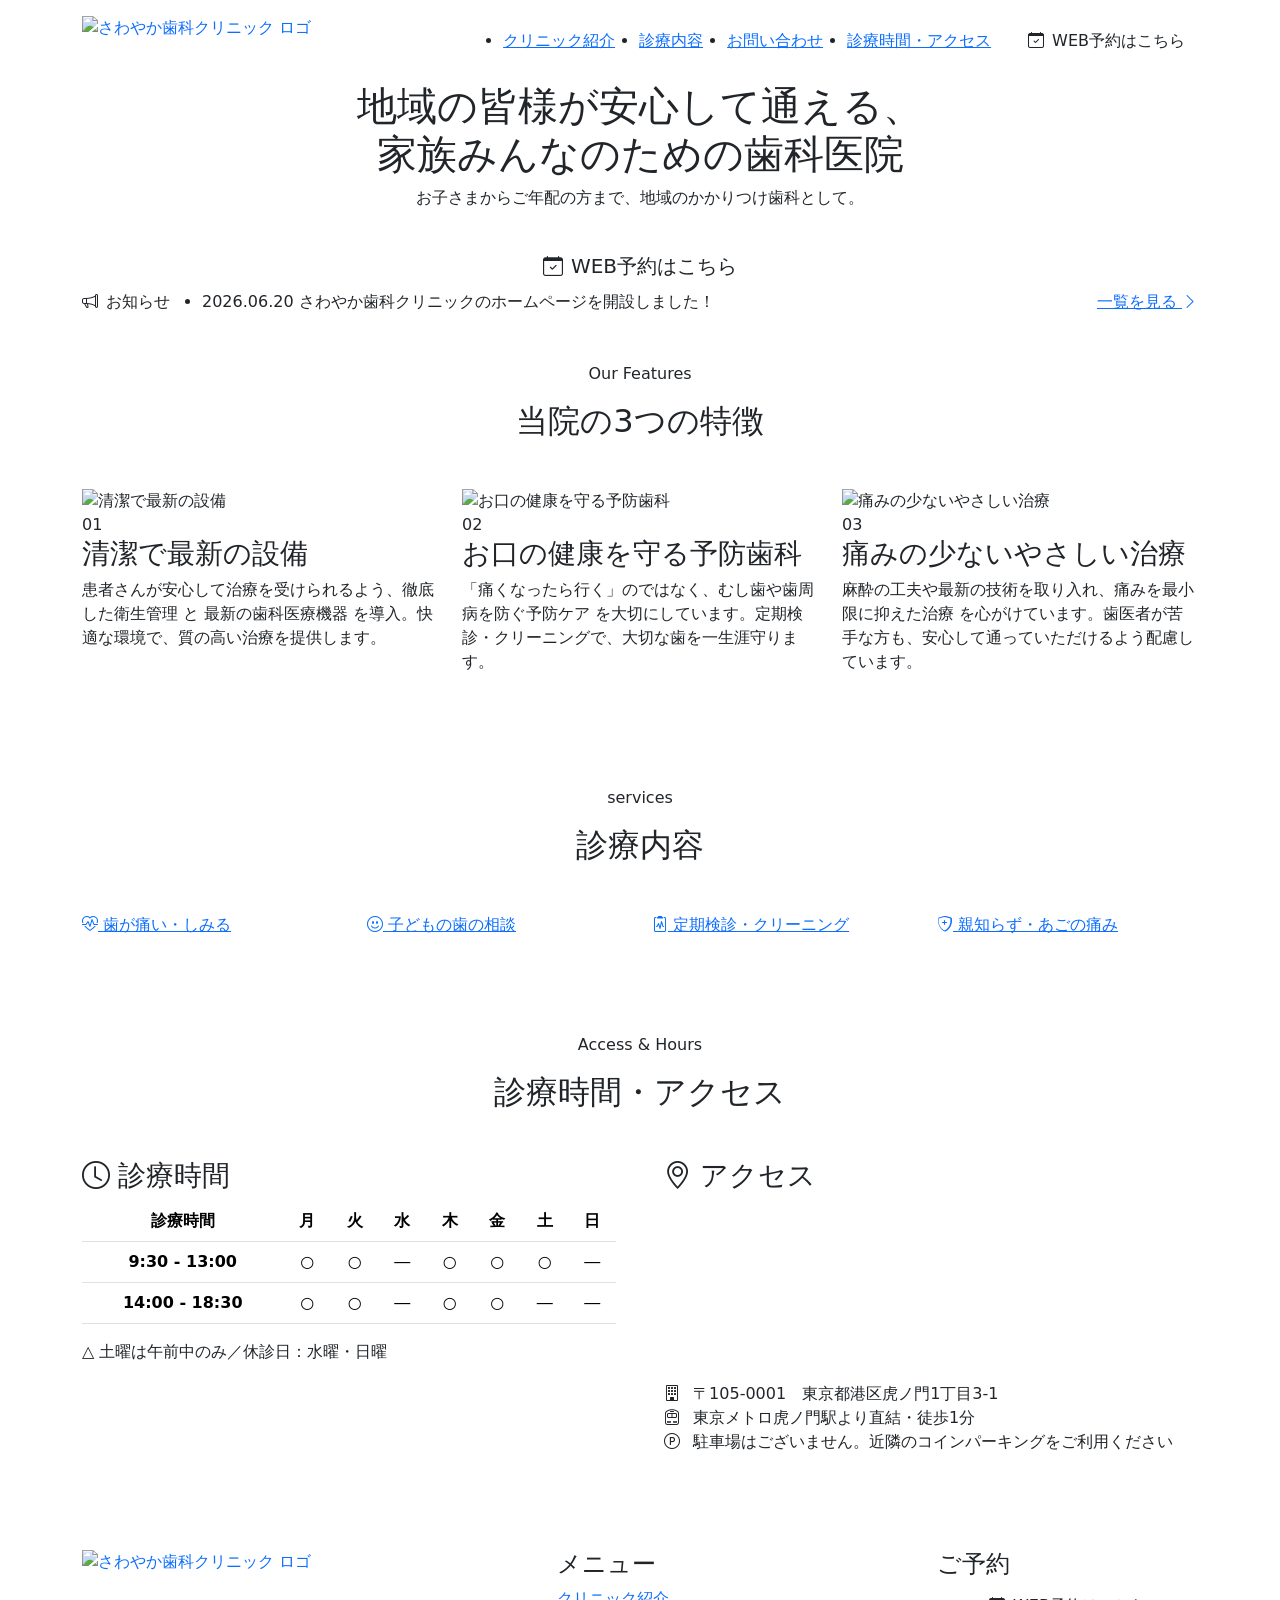
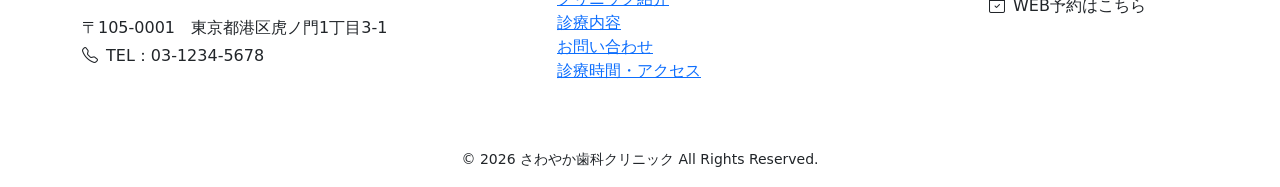
==== dentalclinic/index.html @ d845eecb "Create index.html" ====
<!DOCTYPE html>
<html lang="ja">
<head>
  <meta charset="UTF-8" />
  <meta name="viewport" content="width=device-width, initial-scale=1.0" />
  <meta name="description" content="さわやか歯科クリニック｜地域の皆様が安心して通える、家族みんなのための歯科医院" />
  <title>さわやか歯科クリニック｜ご家族に寄り添う優しい歯科治療</title>

  <!-- Bootstrap 5 CSS -->
  <link
    href="https://cdn.jsdelivr.net/npm/bootstrap@5.3.3/dist/css/bootstrap.min.css"
    rel="stylesheet"
  />
  <!-- Bootstrap Icons -->
  <link
    rel="stylesheet"
    href="https://cdn.jsdelivr.net/npm/bootstrap-icons@1.11.3/font/bootstrap-icons.css"
  />
  <!-- Google Fonts -->
  <link rel="preconnect" href="https://fonts.googleapis.com" />
  <link rel="preconnect" href="https://fonts.gstatic.com" crossorigin />
  <link
    href="https://fonts.googleapis.com/css2?family=Noto+Sans+JP:wght@400;500;700&family=Zen+Maru+Gothic:wght@500;700&display=swap"
    rel="stylesheet"
  />
  <!-- カスタムCSS -->
  <link rel="stylesheet" href="style.css" />
</head>
<body>

  <!-- ========== 1. 共通ヘッダー ========== -->
  <header class="site-header sticky-top">
    <div class="container d-flex align-items-center justify-content-between py-3">
      <!-- ロゴ -->
      <a href="index.html" class="logo d-flex align-items-center text-decoration-none">
        <img src="images/logo2.svg" alt="さわやか歯科クリニック ロゴ" class="logo-img" style="height: 50px; width: auto;"/>
      </a>

      <!-- ナビ + 予約ボタン -->
      <nav class="d-none d-lg-flex align-items-center gap-4">
        <ul class="nav-menu d-flex align-items-center gap-4 mb-0">
          <li><a href="about.html">クリニック紹介</a></li>
          <li><a href="services.html">診療内容</a></li>
          <li><a href="contact.html">お問い合わせ</a></li>
          <li><a href="index.html#access">診療時間・アクセス</a></li>
        </ul>
        <a href="reserve.html" class="btn btn-reserve">
          <i class="bi bi-calendar-check me-2"></i>WEB予約はこちら
        </a>
      </nav>

      <!-- モバイル用予約ボタン -->
      <a href="reserve.html" class="btn btn-reserve d-lg-none btn-sm">
        <i class="bi bi-calendar-check me-1"></i>WEB予約
      </a>
    </div>
  </header>

  <!-- ========== 2. メインビジュアル ========== -->
  <section class="hero">
    <div class="hero-overlay"></div>
    <div class="hero-content text-center">
      <h1 class="hero-title">
        地域の皆様が安心して通える、<br />
       家族みんなのための歯科医院
      </h1>
      <p class="hero-sub">
        お子さまからご年配の方まで、地域のかかりつけ歯科として。
      </p>
      <a href="#" class="btn btn-reserve btn-lg mt-3">
        <i class="bi bi-calendar-check me-2"></i>WEB予約はこちら
      </a>
    </div>
  </section>
   <!-- ========== 3. 更新情報（お知らせ） ========== -->
  <section id="news" class="news-bar">
    <div class="container">
      <div class="news-inner d-flex align-items-center">
        <div class="news-label">
          <i class="bi bi-megaphone me-2"></i>お知らせ
        </div>
        <ul class="news-list mb-0">
          <li>
            <span class="news-date">2026.06.20</span>
            <span class="news-text">さわやか歯科クリニックのホームページを開設しました！</span>
          </li>
        </ul>
        <a href="#" class="news-more ms-auto d-none d-md-inline">一覧を見る <i class="bi bi-chevron-right"></i></a>
      </div>
    </div>
  </section>

  <!-- ========== 4. 当院の3つの特徴 ========== -->
  <section id="features" class="features py-5">
    <div class="container">
      <div class="section-head text-center mb-5">
        <p class="section-en">Our Features</p>
        <h2 class="section-title">当院の3つの特徴</h2>
      </div>
      <div class="row g-4">
        <!-- 特徴1 -->
        <div class="col-lg-4">
          <div class="feature-card h-100">
            <div class="feature-img">
              <img src="images/feature-hygiene.png" alt="清潔で最新の設備" />
            </div>
            <div class="feature-body">
              <span class="feature-num">01</span>
              <h3 class="feature-title">清潔で最新の設備</h3>
              <p class="feature-text">
                患者さんが安心して治療を受けられるよう、徹底した衛生管理 と 最新の歯科医療機器 を導入。快適な環境で、質の高い治療を提供します。
              </p>
            </div>
          </div>
        </div>
        <!-- 特徴2 -->
        <div class="col-lg-4">
          <div class="feature-card h-100">
            <div class="feature-img">
              <img src="images/feature-communication.png" alt="お口の健康を守る予防歯科" />
            </div>
            <div class="feature-body">
              <span class="feature-num">02</span>
              <h3 class="feature-title">お口の健康を守る予防歯科</h3>
              <p class="feature-text">
                「痛くなったら行く」のではなく、むし歯や歯周病を防ぐ予防ケア を大切にしています。定期検診・クリーニングで、大切な歯を一生涯守ります。
              </p>
            </div>
          </div>
        </div>
        <!-- 特徴3 -->
        <div class="col-lg-4">
          <div class="feature-card h-100">
            <div class="feature-img">
              <img src="images/feature-painless.png" alt="痛みの少ないやさしい治療" />
            </div>
            <div class="feature-body">
              <span class="feature-num">03</span>
              <h3 class="feature-title">痛みの少ないやさしい治療</h3>
              <p class="feature-text">
                麻酔の工夫や最新の技術を取り入れ、痛みを最小限に抑えた治療 を心がけています。歯医者が苦手な方も、安心して通っていただけるよう配慮しています。
              </p>
            </div>
          </div>
        </div>
      </div>
    </div>
  </section>

  <!-- ========== 5. 診療内容 ========== -->
  <section id="quicknav" class="quicknav py-5">
    <div class="container">
 <div class="section-head text-center mb-5">
        <p class="section-en">services</p>
        <h2 class="section-title">診療内容</h2>
      </div>
      <div class="row g-4">
        <div class="col-md-6 col-lg-3">
          <a href="services.html#genera" class="quicknav-card">
            <i class="bi bi-heart-pulse quicknav-icon"></i>
            <span class="quicknav-text">歯が痛い・しみる</span>
          </a>
        </div>
        <div class="col-md-6 col-lg-3">
          <a href="services.html#child" class="quicknav-card">
            <i class="bi bi-emoji-smile quicknav-icon"></i>
            <span class="quicknav-text">子どもの歯の相談</span>
          </a>
        </div>
        <div class="col-md-6 col-lg-3">
          <a href="services.html#prevent" class="quicknav-card">
            <i class="bi bi-clipboard2-pulse quicknav-icon"></i>
            <span class="quicknav-text">定期検診・クリーニング</span>
          </a>
        </div>
        <div class="col-md-6 col-lg-3">
          <a href="services.html#surgical" class="quicknav-card">
            <i class="bi bi-shield-plus quicknav-icon"></i>
            <span class="quicknav-text">親知らず・あごの痛み</span>
          </a>
        </div>
      </div>
    </div>
  </section>

 

  <!-- ========== 6. アクセス＆診療時間 ========== -->
  <section id="access" class="access py-5">
    <div class="container">
      <div class="section-head text-center mb-5">
        <p class="section-en">Access &amp; Hours</p>
        <h2 class="section-title">診療時間・アクセス</h2>
      </div>
      <div class="row g-5 align-items-start">
        <!-- 左：診療時間カレンダー -->
        <div class="col-lg-6">
          <h3 class="block-title"><i class="bi bi-clock me-2"></i>診療時間</h3>
          <div class="table-responsive">
            <table class="table hours-table text-center align-middle mb-3">
              <thead>
                <tr>
                  <th scope="col">診療時間</th>
                  <th scope="col">月</th>
                  <th scope="col">火</th>
                  <th scope="col">水</th>
                  <th scope="col">木</th>
                  <th scope="col">金</th>
                  <th scope="col">土</th>
                  <th scope="col">日</th>
                </tr>
              </thead>
              <tbody>
                <tr>
                  <th scope="row">9:30 - 13:00</th>
                  <td>○</td><td>○</td><td  class="rest">―</td><td>○</td><td>○</td><td>○</td><td class="rest">―</td>
                </tr>
                <tr>
                  <th scope="row">14:00 - 18:30</th>
                  <td>○</td><td>○</td><td class="rest">―</td><td>○</td><td>○</td><td class="half">―</td><td class="rest">―</td>
                </tr>
              </tbody>
            </table>
          </div>
          <p class="hours-note mb-0">
            △ 土曜は午前中のみ／休診日：水曜・日曜
                    </p>
        </div>

        <!-- 右：地図＋住所 -->
        <div class="col-lg-6">
          <h3 class="block-title"><i class="bi bi-geo-alt me-2"></i>アクセス</h3>
          <div class="map-frame mb-4">
            <iframe
              title="さわやか歯科クリニックの地図"
              src="https://www.google.com/maps/embed?pb=!1m18!1m12!1m3!1d3241.284686174255!2d139.74706097594589!3d35.66999157259078!2m3!1f0!2f0!3f0!3m2!1i1024!2i768!4f13.1!3m3!1m2!1s0x60188b927c298fb3%3A0xea0b60b137153378!2z44CSMTA1LTAwMDEg5p2x5Lqs6YO95riv5Yy66JmO44OO6ZaA77yR5LiB55uu77yTIOOCsOODreODvOODkOODq-OCueOCr-OCqOOCog!5e0!3m2!1sja!2sjp!4v1782622783568!5m2!1sja!2sjp"
              loading="lazy"
              referrerpolicy="no-referrer-when-downgrade">
            </iframe>
          </div>
          <ul class="access-info list-unstyled mb-0">
            <li>
              <i class="bi bi-building me-2"></i>
              <span>〒105-0001　東京都港区虎ノ門1丁目3-1</span>
            </li>
            <li>
              <i class="bi bi-train-front me-2"></i>
              <span>東京メトロ虎ノ門駅より直結・徒歩1分</span>
            </li>
            <li>
              <i class="bi bi-p-circle me-2"></i>
              <span>駐車場はございません。近隣のコインパーキングをご利用ください</span>
            </li>
          </ul>
        </div>
      </div>
    </div>
  </section>

  <!-- ========== 7. 共通フッター ========== -->
  <footer class="site-footer">
    <div class="container py-5">
      <div class="row gy-4">
        <div class="col-lg-5">
          <a href="index.html" class="logo d-inline-flex align-items-center text-decoration-none mb-3">
        <img src="images/logo2.svg" alt="さわやか歯科クリニック ロゴ" class="logo-img" style="height: 50px; width: auto;"/>
      </a>
          <p class="footer-address mb-1">〒105-0001　東京都港区虎ノ門1丁目3-1</p>
          <p class="footer-tel mb-0">
            <i class="bi bi-telephone me-2"></i>TEL：03-1234-5678
          </p>
        </div>
        <div class="col-6 col-lg-4">
          <h4 class="footer-head">メニュー</h4>
          <ul class="footer-links list-unstyled mb-0">
      <li><a href="about.html">クリニック紹介</a></li>
            <li><a href="services.html">診療内容</a></li>
            <li><a href="contact.html">お問い合わせ</a></li>
            <li><a href="index.html#access">診療時間・アクセス
            </a></li>
          </ul>
        </div>
        <div class="col-6 col-lg-3">
          <h4 class="footer-head">ご予約</h4>
          <a href="#" class="btn btn-reserve w-100">
            <i class="bi bi-calendar-check me-2"></i>WEB予約はこちら
          </a>
        </div>
      </div>
    </div>
    <div class="footer-bottom text-center py-3">
      <small>&copy; 2026 さわやか歯科クリニック All Rights Reserved.</small>
    </div>
  </footer>

  <!-- Bootstrap 5 JS -->
  <script src="https://cdn.jsdelivr.net/npm/bootstrap@5.3.3/dist/js/bootstrap.bundle.min.js"></script>
</body>
</html>
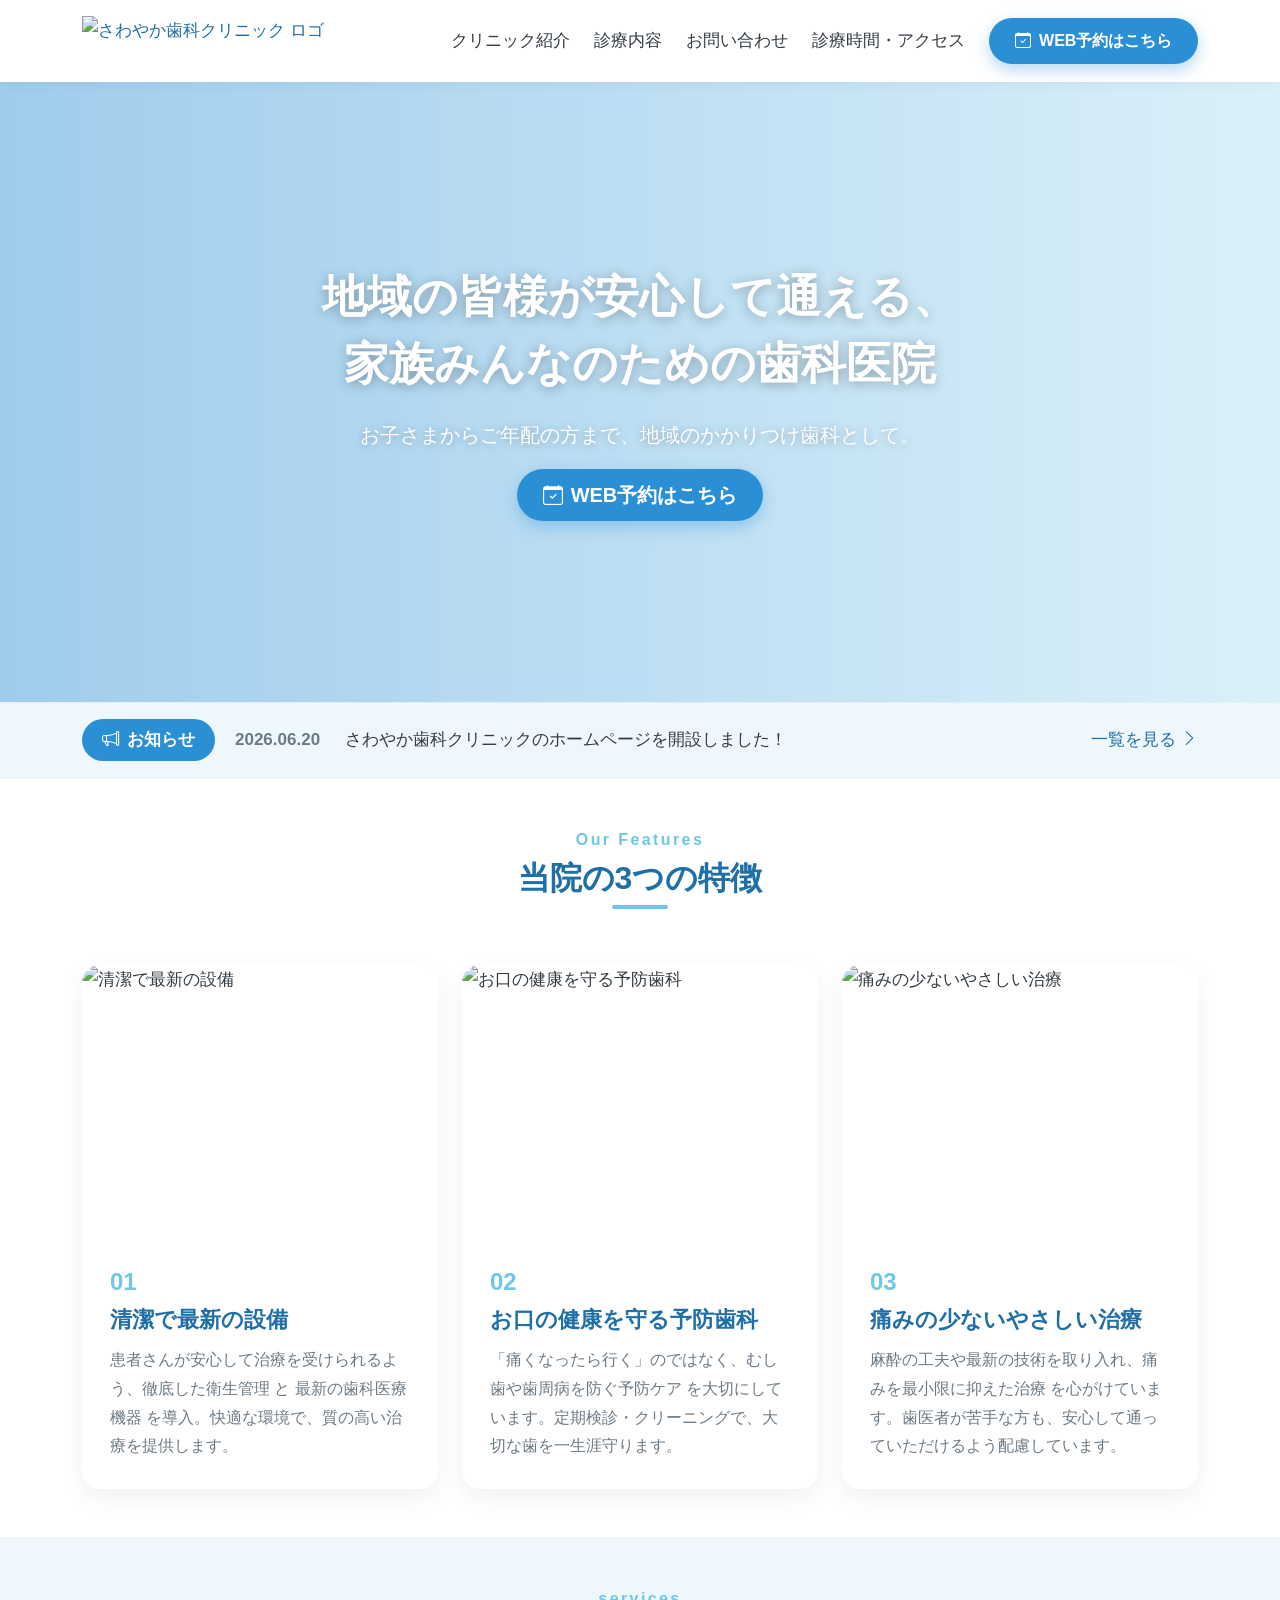
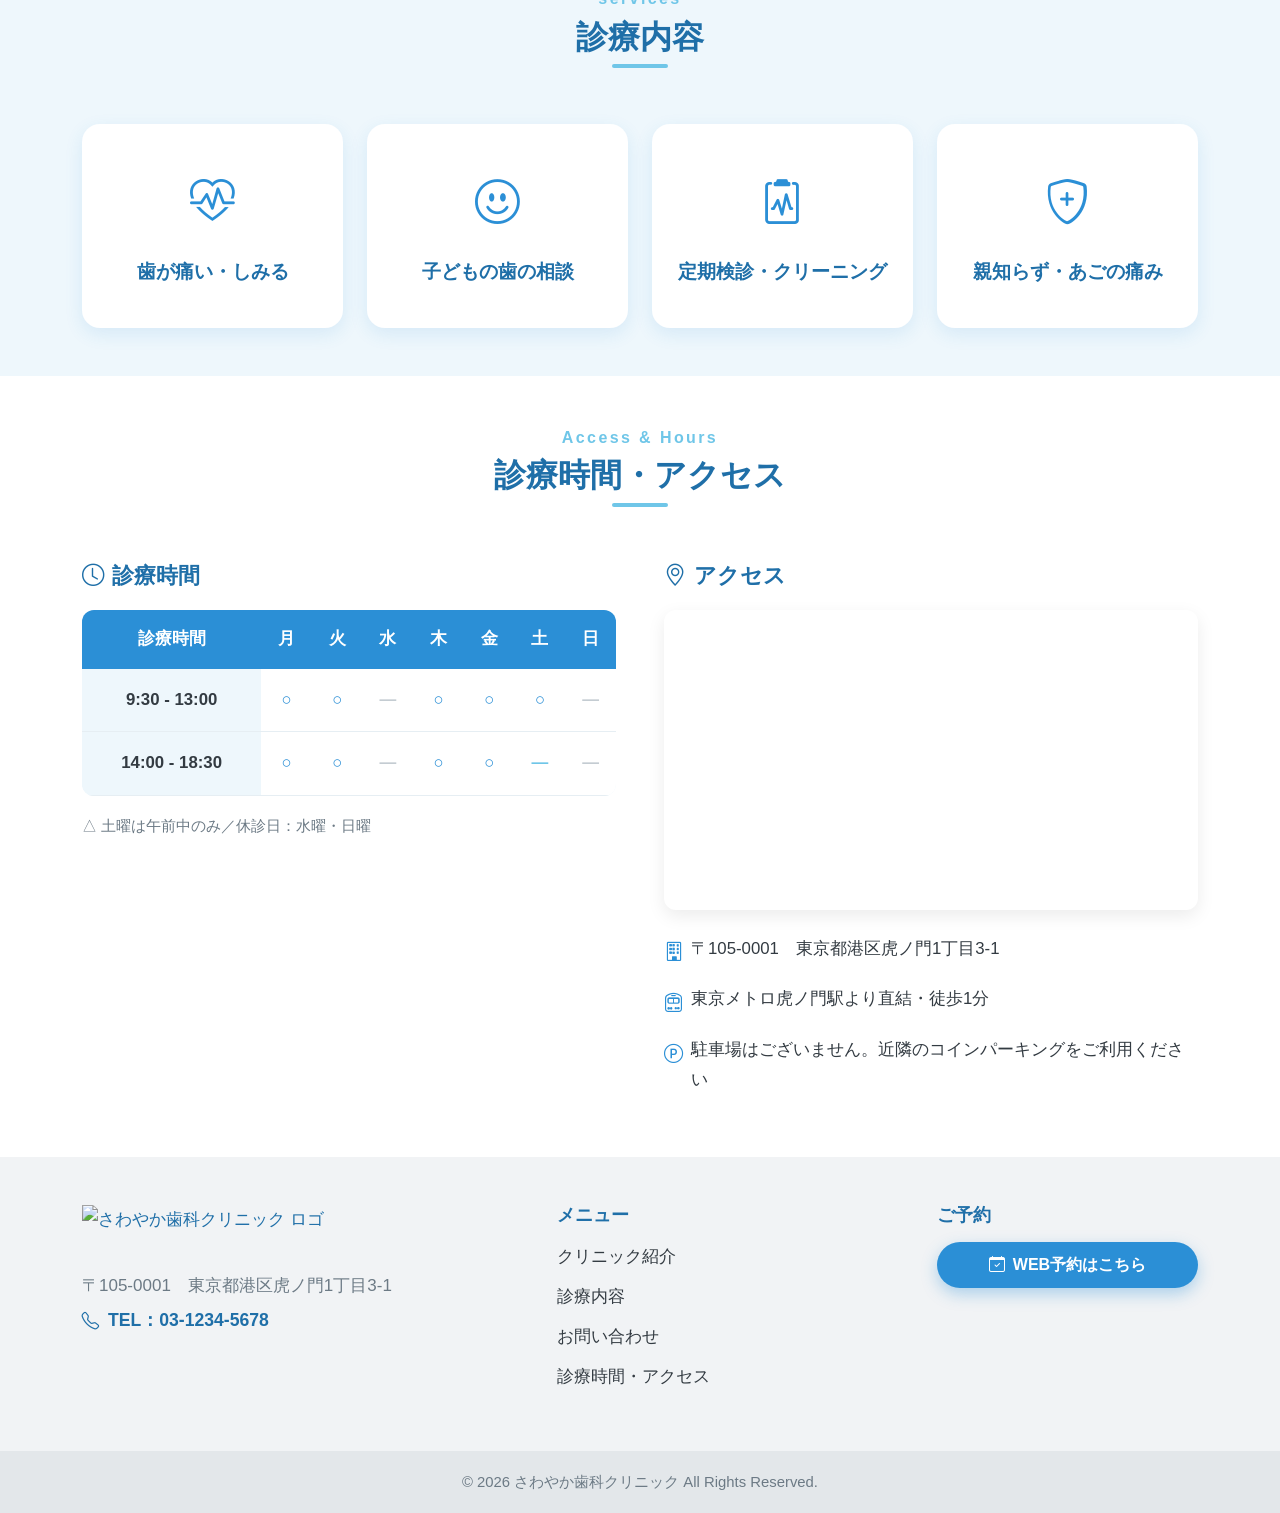
==== commit d611c44c: "Add files via upload" ====
--- a/dentalclinic/index.html
+++ b/dentalclinic/index.html
@@ -1,299 +1,299 @@
-<!DOCTYPE html>
-<html lang="ja">
-<head>
-  <meta charset="UTF-8" />
-  <meta name="viewport" content="width=device-width, initial-scale=1.0" />
-  <meta name="description" content="さわやか歯科クリニック｜地域の皆様が安心して通える、家族みんなのための歯科医院" />
-  <title>さわやか歯科クリニック｜ご家族に寄り添う優しい歯科治療</title>
-
-  <!-- Bootstrap 5 CSS -->
-  <link
-    href="https://cdn.jsdelivr.net/npm/bootstrap@5.3.3/dist/css/bootstrap.min.css"
-    rel="stylesheet"
-  />
-  <!-- Bootstrap Icons -->
-  <link
-    rel="stylesheet"
-    href="https://cdn.jsdelivr.net/npm/bootstrap-icons@1.11.3/font/bootstrap-icons.css"
-  />
-  <!-- Google Fonts -->
-  <link rel="preconnect" href="https://fonts.googleapis.com" />
-  <link rel="preconnect" href="https://fonts.gstatic.com" crossorigin />
-  <link
-    href="https://fonts.googleapis.com/css2?family=Noto+Sans+JP:wght@400;500;700&family=Zen+Maru+Gothic:wght@500;700&display=swap"
-    rel="stylesheet"
-  />
-  <!-- カスタムCSS -->
-  <link rel="stylesheet" href="style.css" />
-</head>
-<body>
-
-  <!-- ========== 1. 共通ヘッダー ========== -->
-  <header class="site-header sticky-top">
-    <div class="container d-flex align-items-center justify-content-between py-3">
-      <!-- ロゴ -->
-      <a href="index.html" class="logo d-flex align-items-center text-decoration-none">
-        <img src="images/logo2.svg" alt="さわやか歯科クリニック ロゴ" class="logo-img" style="height: 50px; width: auto;"/>
-      </a>
-
-      <!-- ナビ + 予約ボタン -->
-      <nav class="d-none d-lg-flex align-items-center gap-4">
-        <ul class="nav-menu d-flex align-items-center gap-4 mb-0">
-          <li><a href="about.html">クリニック紹介</a></li>
-          <li><a href="services.html">診療内容</a></li>
-          <li><a href="contact.html">お問い合わせ</a></li>
-          <li><a href="index.html#access">診療時間・アクセス</a></li>
-        </ul>
-        <a href="reserve.html" class="btn btn-reserve">
-          <i class="bi bi-calendar-check me-2"></i>WEB予約はこちら
-        </a>
-      </nav>
-
-      <!-- モバイル用予約ボタン -->
-      <a href="reserve.html" class="btn btn-reserve d-lg-none btn-sm">
-        <i class="bi bi-calendar-check me-1"></i>WEB予約
-      </a>
-    </div>
-  </header>
-
-  <!-- ========== 2. メインビジュアル ========== -->
-  <section class="hero">
-    <div class="hero-overlay"></div>
-    <div class="hero-content text-center">
-      <h1 class="hero-title">
-        地域の皆様が安心して通える、<br />
-       家族みんなのための歯科医院
-      </h1>
-      <p class="hero-sub">
-        お子さまからご年配の方まで、地域のかかりつけ歯科として。
-      </p>
-      <a href="#" class="btn btn-reserve btn-lg mt-3">
-        <i class="bi bi-calendar-check me-2"></i>WEB予約はこちら
-      </a>
-    </div>
-  </section>
-   <!-- ========== 3. 更新情報（お知らせ） ========== -->
-  <section id="news" class="news-bar">
-    <div class="container">
-      <div class="news-inner d-flex align-items-center">
-        <div class="news-label">
-          <i class="bi bi-megaphone me-2"></i>お知らせ
-        </div>
-        <ul class="news-list mb-0">
-          <li>
-            <span class="news-date">2026.06.20</span>
-            <span class="news-text">さわやか歯科クリニックのホームページを開設しました！</span>
-          </li>
-        </ul>
-        <a href="#" class="news-more ms-auto d-none d-md-inline">一覧を見る <i class="bi bi-chevron-right"></i></a>
-      </div>
-    </div>
-  </section>
-
-  <!-- ========== 4. 当院の3つの特徴 ========== -->
-  <section id="features" class="features py-5">
-    <div class="container">
-      <div class="section-head text-center mb-5">
-        <p class="section-en">Our Features</p>
-        <h2 class="section-title">当院の3つの特徴</h2>
-      </div>
-      <div class="row g-4">
-        <!-- 特徴1 -->
-        <div class="col-lg-4">
-          <div class="feature-card h-100">
-            <div class="feature-img">
-              <img src="images/feature-hygiene.png" alt="清潔で最新の設備" />
-            </div>
-            <div class="feature-body">
-              <span class="feature-num">01</span>
-              <h3 class="feature-title">清潔で最新の設備</h3>
-              <p class="feature-text">
-                患者さんが安心して治療を受けられるよう、徹底した衛生管理 と 最新の歯科医療機器 を導入。快適な環境で、質の高い治療を提供します。
-              </p>
-            </div>
-          </div>
-        </div>
-        <!-- 特徴2 -->
-        <div class="col-lg-4">
-          <div class="feature-card h-100">
-            <div class="feature-img">
-              <img src="images/feature-communication.png" alt="お口の健康を守る予防歯科" />
-            </div>
-            <div class="feature-body">
-              <span class="feature-num">02</span>
-              <h3 class="feature-title">お口の健康を守る予防歯科</h3>
-              <p class="feature-text">
-                「痛くなったら行く」のではなく、むし歯や歯周病を防ぐ予防ケア を大切にしています。定期検診・クリーニングで、大切な歯を一生涯守ります。
-              </p>
-            </div>
-          </div>
-        </div>
-        <!-- 特徴3 -->
-        <div class="col-lg-4">
-          <div class="feature-card h-100">
-            <div class="feature-img">
-              <img src="images/feature-painless.png" alt="痛みの少ないやさしい治療" />
-            </div>
-            <div class="feature-body">
-              <span class="feature-num">03</span>
-              <h3 class="feature-title">痛みの少ないやさしい治療</h3>
-              <p class="feature-text">
-                麻酔の工夫や最新の技術を取り入れ、痛みを最小限に抑えた治療 を心がけています。歯医者が苦手な方も、安心して通っていただけるよう配慮しています。
-              </p>
-            </div>
-          </div>
-        </div>
-      </div>
-    </div>
-  </section>
-
-  <!-- ========== 5. 診療内容 ========== -->
-  <section id="quicknav" class="quicknav py-5">
-    <div class="container">
- <div class="section-head text-center mb-5">
-        <p class="section-en">services</p>
-        <h2 class="section-title">診療内容</h2>
-      </div>
-      <div class="row g-4">
-        <div class="col-md-6 col-lg-3">
-          <a href="services.html#genera" class="quicknav-card">
-            <i class="bi bi-heart-pulse quicknav-icon"></i>
-            <span class="quicknav-text">歯が痛い・しみる</span>
-          </a>
-        </div>
-        <div class="col-md-6 col-lg-3">
-          <a href="services.html#child" class="quicknav-card">
-            <i class="bi bi-emoji-smile quicknav-icon"></i>
-            <span class="quicknav-text">子どもの歯の相談</span>
-          </a>
-        </div>
-        <div class="col-md-6 col-lg-3">
-          <a href="services.html#prevent" class="quicknav-card">
-            <i class="bi bi-clipboard2-pulse quicknav-icon"></i>
-            <span class="quicknav-text">定期検診・クリーニング</span>
-          </a>
-        </div>
-        <div class="col-md-6 col-lg-3">
-          <a href="services.html#surgical" class="quicknav-card">
-            <i class="bi bi-shield-plus quicknav-icon"></i>
-            <span class="quicknav-text">親知らず・あごの痛み</span>
-          </a>
-        </div>
-      </div>
-    </div>
-  </section>
-
- 
-
-  <!-- ========== 6. アクセス＆診療時間 ========== -->
-  <section id="access" class="access py-5">
-    <div class="container">
-      <div class="section-head text-center mb-5">
-        <p class="section-en">Access &amp; Hours</p>
-        <h2 class="section-title">診療時間・アクセス</h2>
-      </div>
-      <div class="row g-5 align-items-start">
-        <!-- 左：診療時間カレンダー -->
-        <div class="col-lg-6">
-          <h3 class="block-title"><i class="bi bi-clock me-2"></i>診療時間</h3>
-          <div class="table-responsive">
-            <table class="table hours-table text-center align-middle mb-3">
-              <thead>
-                <tr>
-                  <th scope="col">診療時間</th>
-                  <th scope="col">月</th>
-                  <th scope="col">火</th>
-                  <th scope="col">水</th>
-                  <th scope="col">木</th>
-                  <th scope="col">金</th>
-                  <th scope="col">土</th>
-                  <th scope="col">日</th>
-                </tr>
-              </thead>
-              <tbody>
-                <tr>
-                  <th scope="row">9:30 - 13:00</th>
-                  <td>○</td><td>○</td><td  class="rest">―</td><td>○</td><td>○</td><td>○</td><td class="rest">―</td>
-                </tr>
-                <tr>
-                  <th scope="row">14:00 - 18:30</th>
-                  <td>○</td><td>○</td><td class="rest">―</td><td>○</td><td>○</td><td class="half">―</td><td class="rest">―</td>
-                </tr>
-              </tbody>
-            </table>
-          </div>
-          <p class="hours-note mb-0">
-            △ 土曜は午前中のみ／休診日：水曜・日曜
-                    </p>
-        </div>
-
-        <!-- 右：地図＋住所 -->
-        <div class="col-lg-6">
-          <h3 class="block-title"><i class="bi bi-geo-alt me-2"></i>アクセス</h3>
-          <div class="map-frame mb-4">
-            <iframe
-              title="さわやか歯科クリニックの地図"
-              src="https://www.google.com/maps/embed?pb=!1m18!1m12!1m3!1d3241.284686174255!2d139.74706097594589!3d35.66999157259078!2m3!1f0!2f0!3f0!3m2!1i1024!2i768!4f13.1!3m3!1m2!1s0x60188b927c298fb3%3A0xea0b60b137153378!2z44CSMTA1LTAwMDEg5p2x5Lqs6YO95riv5Yy66JmO44OO6ZaA77yR5LiB55uu77yTIOOCsOODreODvOODkOODq-OCueOCr-OCqOOCog!5e0!3m2!1sja!2sjp!4v1782622783568!5m2!1sja!2sjp"
-              loading="lazy"
-              referrerpolicy="no-referrer-when-downgrade">
-            </iframe>
-          </div>
-          <ul class="access-info list-unstyled mb-0">
-            <li>
-              <i class="bi bi-building me-2"></i>
-              <span>〒105-0001　東京都港区虎ノ門1丁目3-1</span>
-            </li>
-            <li>
-              <i class="bi bi-train-front me-2"></i>
-              <span>東京メトロ虎ノ門駅より直結・徒歩1分</span>
-            </li>
-            <li>
-              <i class="bi bi-p-circle me-2"></i>
-              <span>駐車場はございません。近隣のコインパーキングをご利用ください</span>
-            </li>
-          </ul>
-        </div>
-      </div>
-    </div>
-  </section>
-
-  <!-- ========== 7. 共通フッター ========== -->
-  <footer class="site-footer">
-    <div class="container py-5">
-      <div class="row gy-4">
-        <div class="col-lg-5">
-          <a href="index.html" class="logo d-inline-flex align-items-center text-decoration-none mb-3">
-        <img src="images/logo2.svg" alt="さわやか歯科クリニック ロゴ" class="logo-img" style="height: 50px; width: auto;"/>
-      </a>
-          <p class="footer-address mb-1">〒105-0001　東京都港区虎ノ門1丁目3-1</p>
-          <p class="footer-tel mb-0">
-            <i class="bi bi-telephone me-2"></i>TEL：03-1234-5678
-          </p>
-        </div>
-        <div class="col-6 col-lg-4">
-          <h4 class="footer-head">メニュー</h4>
-          <ul class="footer-links list-unstyled mb-0">
-      <li><a href="about.html">クリニック紹介</a></li>
-            <li><a href="services.html">診療内容</a></li>
-            <li><a href="contact.html">お問い合わせ</a></li>
-            <li><a href="index.html#access">診療時間・アクセス
-            </a></li>
-          </ul>
-        </div>
-        <div class="col-6 col-lg-3">
-          <h4 class="footer-head">ご予約</h4>
-          <a href="#" class="btn btn-reserve w-100">
-            <i class="bi bi-calendar-check me-2"></i>WEB予約はこちら
-          </a>
-        </div>
-      </div>
-    </div>
-    <div class="footer-bottom text-center py-3">
-      <small>&copy; 2026 さわやか歯科クリニック All Rights Reserved.</small>
-    </div>
-  </footer>
-
-  <!-- Bootstrap 5 JS -->
-  <script src="https://cdn.jsdelivr.net/npm/bootstrap@5.3.3/dist/js/bootstrap.bundle.min.js"></script>
-</body>
-</html>
+<!DOCTYPE html>
+<html lang="ja">
+<head>
+  <meta charset="UTF-8" />
+  <meta name="viewport" content="width=device-width, initial-scale=1.0" />
+  <meta name="description" content="さわやか歯科クリニック｜地域の皆様が安心して通える、家族みんなのための歯科医院" />
+  <title>さわやか歯科クリニック｜ご家族に寄り添う優しい歯科治療</title>
+
+  <!-- Bootstrap 5 CSS -->
+  <link
+    href="https://cdn.jsdelivr.net/npm/bootstrap@5.3.3/dist/css/bootstrap.min.css"
+    rel="stylesheet"
+  />
+  <!-- Bootstrap Icons -->
+  <link
+    rel="stylesheet"
+    href="https://cdn.jsdelivr.net/npm/bootstrap-icons@1.11.3/font/bootstrap-icons.css"
+  />
+  <!-- Google Fonts -->
+  <link rel="preconnect" href="https://fonts.googleapis.com" />
+  <link rel="preconnect" href="https://fonts.gstatic.com" crossorigin />
+  <link
+    href="https://fonts.googleapis.com/css2?family=Noto+Sans+JP:wght@400;500;700&family=Zen+Maru+Gothic:wght@500;700&display=swap"
+    rel="stylesheet"
+  />
+  <!-- カスタムCSS -->
+  <link rel="stylesheet" href="style.css" />
+</head>
+<body>
+
+  <!-- ========== 1. 共通ヘッダー ========== -->
+  <header class="site-header sticky-top">
+    <div class="container d-flex align-items-center justify-content-between py-3">
+      <!-- ロゴ -->
+      <a href="index.html" class="logo d-flex align-items-center text-decoration-none">
+        <img src="images/logo2.svg" alt="さわやか歯科クリニック ロゴ" class="logo-img" style="height: 50px; width: auto;"/>
+      </a>
+
+      <!-- ナビ + 予約ボタン -->
+      <nav class="d-none d-lg-flex align-items-center gap-4">
+        <ul class="nav-menu d-flex align-items-center gap-4 mb-0">
+          <li><a href="about.html">クリニック紹介</a></li>
+          <li><a href="services.html">診療内容</a></li>
+          <li><a href="contact.html">お問い合わせ</a></li>
+          <li><a href="index.html#access">診療時間・アクセス</a></li>
+        </ul>
+        <a href="reserve.html" class="btn btn-reserve">
+          <i class="bi bi-calendar-check me-2"></i>WEB予約はこちら
+        </a>
+      </nav>
+
+      <!-- モバイル用予約ボタン -->
+      <a href="reserve.html" class="btn btn-reserve d-lg-none btn-sm">
+        <i class="bi bi-calendar-check me-1"></i>WEB予約
+      </a>
+    </div>
+  </header>
+
+  <!-- ========== 2. メインビジュアル ========== -->
+  <section class="hero">
+    <div class="hero-overlay"></div>
+    <div class="hero-content text-center">
+      <h1 class="hero-title">
+        地域の皆様が安心して通える、<br />
+       家族みんなのための歯科医院
+      </h1>
+      <p class="hero-sub">
+        お子さまからご年配の方まで、地域のかかりつけ歯科として。
+      </p>
+      <a href="#" class="btn btn-reserve btn-lg mt-3">
+        <i class="bi bi-calendar-check me-2"></i>WEB予約はこちら
+      </a>
+    </div>
+  </section>
+   <!-- ========== 3. 更新情報（お知らせ） ========== -->
+  <section id="news" class="news-bar">
+    <div class="container">
+      <div class="news-inner d-flex align-items-center">
+        <div class="news-label">
+          <i class="bi bi-megaphone me-2"></i>お知らせ
+        </div>
+        <ul class="news-list mb-0">
+          <li>
+            <span class="news-date">2026.06.20</span>
+            <span class="news-text">さわやか歯科クリニックのホームページを開設しました！</span>
+          </li>
+        </ul>
+        <a href="#" class="news-more ms-auto d-none d-md-inline">一覧を見る <i class="bi bi-chevron-right"></i></a>
+      </div>
+    </div>
+  </section>
+
+  <!-- ========== 4. 当院の3つの特徴 ========== -->
+  <section id="features" class="features py-5">
+    <div class="container">
+      <div class="section-head text-center mb-5">
+        <p class="section-en">Our Features</p>
+        <h2 class="section-title">当院の3つの特徴</h2>
+      </div>
+      <div class="row g-4">
+        <!-- 特徴1 -->
+        <div class="col-lg-4">
+          <div class="feature-card h-100">
+            <div class="feature-img">
+              <img src="images/feature-hygiene.png" alt="清潔で最新の設備" />
+            </div>
+            <div class="feature-body">
+              <span class="feature-num">01</span>
+              <h3 class="feature-title">清潔で最新の設備</h3>
+              <p class="feature-text">
+                患者さんが安心して治療を受けられるよう、徹底した衛生管理 と 最新の歯科医療機器 を導入。快適な環境で、質の高い治療を提供します。
+              </p>
+            </div>
+          </div>
+        </div>
+        <!-- 特徴2 -->
+        <div class="col-lg-4">
+          <div class="feature-card h-100">
+            <div class="feature-img">
+              <img src="images/feature-communication.png" alt="お口の健康を守る予防歯科" />
+            </div>
+            <div class="feature-body">
+              <span class="feature-num">02</span>
+              <h3 class="feature-title">お口の健康を守る予防歯科</h3>
+              <p class="feature-text">
+                「痛くなったら行く」のではなく、むし歯や歯周病を防ぐ予防ケア を大切にしています。定期検診・クリーニングで、大切な歯を一生涯守ります。
+              </p>
+            </div>
+          </div>
+        </div>
+        <!-- 特徴3 -->
+        <div class="col-lg-4">
+          <div class="feature-card h-100">
+            <div class="feature-img">
+              <img src="images/feature-painless.png" alt="痛みの少ないやさしい治療" />
+            </div>
+            <div class="feature-body">
+              <span class="feature-num">03</span>
+              <h3 class="feature-title">痛みの少ないやさしい治療</h3>
+              <p class="feature-text">
+                麻酔の工夫や最新の技術を取り入れ、痛みを最小限に抑えた治療 を心がけています。歯医者が苦手な方も、安心して通っていただけるよう配慮しています。
+              </p>
+            </div>
+          </div>
+        </div>
+      </div>
+    </div>
+  </section>
+
+  <!-- ========== 5. 診療内容 ========== -->
+  <section id="quicknav" class="quicknav py-5">
+    <div class="container">
+ <div class="section-head text-center mb-5">
+        <p class="section-en">services</p>
+        <h2 class="section-title">診療内容</h2>
+      </div>
+      <div class="row g-4">
+        <div class="col-md-6 col-lg-3">
+          <a href="services.html#genera" class="quicknav-card">
+            <i class="bi bi-heart-pulse quicknav-icon"></i>
+            <span class="quicknav-text">歯が痛い・しみる</span>
+          </a>
+        </div>
+        <div class="col-md-6 col-lg-3">
+          <a href="services.html#child" class="quicknav-card">
+            <i class="bi bi-emoji-smile quicknav-icon"></i>
+            <span class="quicknav-text">子どもの歯の相談</span>
+          </a>
+        </div>
+        <div class="col-md-6 col-lg-3">
+          <a href="services.html#prevent" class="quicknav-card">
+            <i class="bi bi-clipboard2-pulse quicknav-icon"></i>
+            <span class="quicknav-text">定期検診・クリーニング</span>
+          </a>
+        </div>
+        <div class="col-md-6 col-lg-3">
+          <a href="services.html#surgical" class="quicknav-card">
+            <i class="bi bi-shield-plus quicknav-icon"></i>
+            <span class="quicknav-text">親知らず・あごの痛み</span>
+          </a>
+        </div>
+      </div>
+    </div>
+  </section>
+
+ 
+
+  <!-- ========== 6. アクセス＆診療時間 ========== -->
+  <section id="access" class="access py-5">
+    <div class="container">
+      <div class="section-head text-center mb-5">
+        <p class="section-en">Access &amp; Hours</p>
+        <h2 class="section-title">診療時間・アクセス</h2>
+      </div>
+      <div class="row g-5 align-items-start">
+        <!-- 左：診療時間カレンダー -->
+        <div class="col-lg-6">
+          <h3 class="block-title"><i class="bi bi-clock me-2"></i>診療時間</h3>
+          <div class="table-responsive">
+            <table class="table hours-table text-center align-middle mb-3">
+              <thead>
+                <tr>
+                  <th scope="col">診療時間</th>
+                  <th scope="col">月</th>
+                  <th scope="col">火</th>
+                  <th scope="col">水</th>
+                  <th scope="col">木</th>
+                  <th scope="col">金</th>
+                  <th scope="col">土</th>
+                  <th scope="col">日</th>
+                </tr>
+              </thead>
+              <tbody>
+                <tr>
+                  <th scope="row">9:30 - 13:00</th>
+                  <td>○</td><td>○</td><td  class="rest">―</td><td>○</td><td>○</td><td>○</td><td class="rest">―</td>
+                </tr>
+                <tr>
+                  <th scope="row">14:00 - 18:30</th>
+                  <td>○</td><td>○</td><td class="rest">―</td><td>○</td><td>○</td><td class="half">―</td><td class="rest">―</td>
+                </tr>
+              </tbody>
+            </table>
+          </div>
+          <p class="hours-note mb-0">
+            △ 土曜は午前中のみ／休診日：水曜・日曜
+                    </p>
+        </div>
+
+        <!-- 右：地図＋住所 -->
+        <div class="col-lg-6">
+          <h3 class="block-title"><i class="bi bi-geo-alt me-2"></i>アクセス</h3>
+          <div class="map-frame mb-4">
+            <iframe
+              title="さわやか歯科クリニックの地図"
+              src="https://www.google.com/maps/embed?pb=!1m18!1m12!1m3!1d3241.284686174255!2d139.74706097594589!3d35.66999157259078!2m3!1f0!2f0!3f0!3m2!1i1024!2i768!4f13.1!3m3!1m2!1s0x60188b927c298fb3%3A0xea0b60b137153378!2z44CSMTA1LTAwMDEg5p2x5Lqs6YO95riv5Yy66JmO44OO6ZaA77yR5LiB55uu77yTIOOCsOODreODvOODkOODq-OCueOCr-OCqOOCog!5e0!3m2!1sja!2sjp!4v1782622783568!5m2!1sja!2sjp"
+              loading="lazy"
+              referrerpolicy="no-referrer-when-downgrade">
+            </iframe>
+          </div>
+          <ul class="access-info list-unstyled mb-0">
+            <li>
+              <i class="bi bi-building me-2"></i>
+              <span>〒105-0001　東京都港区虎ノ門1丁目3-1</span>
+            </li>
+            <li>
+              <i class="bi bi-train-front me-2"></i>
+              <span>東京メトロ虎ノ門駅より直結・徒歩1分</span>
+            </li>
+            <li>
+              <i class="bi bi-p-circle me-2"></i>
+              <span>駐車場はございません。近隣のコインパーキングをご利用ください</span>
+            </li>
+          </ul>
+        </div>
+      </div>
+    </div>
+  </section>
+
+  <!-- ========== 7. 共通フッター ========== -->
+  <footer class="site-footer">
+    <div class="container py-5">
+      <div class="row gy-4">
+        <div class="col-lg-5">
+          <a href="index.html" class="logo d-inline-flex align-items-center text-decoration-none mb-3">
+        <img src="images/logo2.svg" alt="さわやか歯科クリニック ロゴ" class="logo-img" style="height: 50px; width: auto;"/>
+      </a>
+          <p class="footer-address mb-1">〒105-0001　東京都港区虎ノ門1丁目3-1</p>
+          <p class="footer-tel mb-0">
+            <i class="bi bi-telephone me-2"></i>TEL：03-1234-5678
+          </p>
+        </div>
+        <div class="col-6 col-lg-4">
+          <h4 class="footer-head">メニュー</h4>
+          <ul class="footer-links list-unstyled mb-0">
+      <li><a href="about.html">クリニック紹介</a></li>
+            <li><a href="services.html">診療内容</a></li>
+            <li><a href="contact.html">お問い合わせ</a></li>
+            <li><a href="index.html#access">診療時間・アクセス
+            </a></li>
+          </ul>
+        </div>
+        <div class="col-6 col-lg-3">
+          <h4 class="footer-head">ご予約</h4>
+          <a href="#" class="btn btn-reserve w-100">
+            <i class="bi bi-calendar-check me-2"></i>WEB予約はこちら
+          </a>
+        </div>
+      </div>
+    </div>
+    <div class="footer-bottom text-center py-3">
+      <small>&copy; 2026 さわやか歯科クリニック All Rights Reserved.</small>
+    </div>
+  </footer>
+
+  <!-- Bootstrap 5 JS -->
+  <script src="https://cdn.jsdelivr.net/npm/bootstrap@5.3.3/dist/js/bootstrap.bundle.min.js"></script>
+</body>
+</html>
--- a/dentalclinic/style.css
+++ b/dentalclinic/style.css
@@ -0,0 +1,452 @@
+/* ========================================
+   さわやか歯科クリニック  カスタムCSS
+   テーマ：清潔感・優しさ／白×青
+======================================== */
+
+:root {
+  --color-primary: #2b8fd6;       /* メインの青 */
+  --color-primary-dark: #1f6fa8;  /* 濃い青 */
+  --color-accent: #6fc6e8;        /* 明るい水色 */
+  --color-bg-soft: #eef7fc;       /* 淡い青背景 */
+  --color-text: #333b42;          /* 基本テキスト */
+  --color-muted: #6c7a85;         /* 補足テキスト */
+  --color-footer: #f1f3f5;        /* フッター薄グレー */
+}
+
+/* ---------- ベース ---------- */
+body {
+  font-family: "Noto Sans JP", sans-serif;
+  color: var(--color-text);
+  font-size: 1.0625rem;
+  line-height: 1.8;
+  background-color: #ffffff;
+}
+
+h1, h2, h3, h4, .logo-text {
+  font-family: "Zen Maru Gothic", "Noto Sans JP", sans-serif;
+}
+
+a {
+  color: var(--color-primary-dark);
+}
+
+/* セクション共通の見出し */
+.section-head .section-en {
+  color: var(--color-accent);
+  font-size: 1rem;
+  letter-spacing: 0.15em;
+  font-weight: 700;
+  margin-bottom: 0.25rem;
+}
+
+.section-title {
+  font-size: 2rem;
+  font-weight: 700;
+  color: var(--color-primary-dark);
+  position: relative;
+  display: inline-block;
+  padding-bottom: 0.75rem;
+}
+
+.section-title::after {
+  content: "";
+  position: absolute;
+  left: 50%;
+  bottom: 0;
+  transform: translateX(-50%);
+  width: 56px;
+  height: 4px;
+  border-radius: 2px;
+  background-color: var(--color-accent);
+}
+
+html {
+  scroll-behavior: smooth; /* スクロールをなめらかにする設定（すでにあれば不要です） */
+  scroll-padding-top: 100px; /* ★ここを追加！ヘッダーの高さ（約80〜90px）より少し多めに余白を作ります */
+}
+
+/* ---------- 予約ボタン ---------- */
+.btn-reserve {
+  background-color: var(--color-primary);
+  color: #fff;
+  font-weight: 700;
+  border: none;
+  border-radius: 999px;
+  padding: 0.7rem 1.6rem;
+  box-shadow: 0 6px 16px rgba(43, 143, 214, 0.35);
+  transition: all 0.2s ease;
+  white-space: nowrap;
+}
+
+.btn-reserve:hover,
+.btn-reserve:focus {
+  background-color: var(--color-primary-dark);
+  color: #fff;
+  transform: translateY(-2px);
+  box-shadow: 0 8px 20px rgba(31, 111, 168, 0.45);
+}
+
+/* ---------- 1. ヘッダー ---------- */
+.site-header {
+  background-color: rgba(255, 255, 255, 0.96);
+  backdrop-filter: blur(6px);
+  box-shadow: 0 2px 12px rgba(0, 0, 0, 0.05);
+  z-index: 1030;
+}
+
+.logo-icon {
+  color: var(--color-primary);
+  font-size: 1.8rem;
+}
+
+.logo-text {
+  color: var(--color-primary-dark);
+  font-size: 1.4rem;
+  font-weight: 700;
+}
+
+.nav-menu {
+  list-style: none;
+  padding-left: 0;
+}
+
+.nav-menu a {
+  color: var(--color-text);
+  text-decoration: none;
+  font-weight: 500;
+  font-size: 1.05rem;
+  transition: color 0.2s ease;
+}
+
+.nav-menu a:hover {
+  color: var(--color-primary);
+}
+
+/* ---------- 2. メインビジュアル ---------- */
+.hero {
+  position: relative;
+  min-height: 620px;
+  display: flex;
+  align-items: center;
+  justify-content: center;
+  background: url("images/hero.png") center / cover no-repeat;
+}
+
+.hero-overlay {
+  position: absolute;
+  inset: 0;
+  background: linear-gradient(
+    to right,
+    rgba(43, 143, 214, 0.45),
+    rgba(111, 198, 232, 0.25)
+  );
+}
+
+.hero-content {
+  position: relative;
+  z-index: 2;
+  color: #fff;
+  padding: 2rem 1rem;
+  max-width: 880px;
+}
+
+.hero-title {
+  font-size: 2.8rem;
+  font-weight: 700;
+  line-height: 1.5;
+  text-shadow: 0 2px 12px rgba(0, 0, 0, 0.3);
+  margin-bottom: 1.25rem;
+}
+
+.hero-sub {
+  font-size: 1.25rem;
+  font-weight: 500;
+  text-shadow: 0 1px 8px rgba(0, 0, 0, 0.3);
+  margin-bottom: 0;
+}
+/* ---------- 3. お知らせ ---------- */
+.news-bar {
+  background-color:var(--color-bg-soft);
+  border-top: 1px solid #e6eef3;
+  border-bottom: 1px solid #e6eef3;
+}
+
+.news-inner {
+  padding: 1rem 0;
+  gap: 1.25rem;
+  flex-wrap: wrap;
+}
+
+.news-label {
+  background-color: var(--color-primary);
+  color: #fff;
+  font-weight: 700;
+  border-radius: 999px;
+  padding: 0.35rem 1.25rem;
+  white-space: nowrap;
+}
+
+.news-list {
+  list-style: none;
+  padding-left: 0;
+}
+
+.news-list .news-date {
+  color: var(--color-muted);
+  font-weight: 700;
+  margin-right: 1.25rem;
+}
+
+.news-list .news-text {
+  color: var(--color-text);
+}
+
+.news-more {
+  color: var(--color-primary-dark);
+  text-decoration: none;
+  font-weight: 500;
+  white-space: nowrap;
+}
+
+.news-more:hover {
+  text-decoration: underline;
+}
+
+/* ---------- 4. 当院の特徴 ---------- */
+.features {
+  background-color: #fff;
+}
+
+.feature-card {
+  background-color: #fff;
+  border-radius: 18px;
+  overflow: hidden;
+  box-shadow: 0 8px 24px rgba(0, 0, 0, 0.06);
+  transition: transform 0.2s ease, box-shadow 0.2s ease;
+}
+
+.feature-card:hover {
+  transform: translateY(-6px);
+  box-shadow: 0 14px 32px rgba(43, 143, 214, 0.18);
+}
+
+.feature-img {
+  aspect-ratio: 4 / 3;
+  overflow: hidden;
+}
+
+.feature-img img {
+  width: 100%;
+  height: 100%;
+  object-fit: cover;
+}
+
+.feature-body {
+  padding: 1.75rem;
+  position: relative;
+}
+
+.feature-num {
+  display: inline-block;
+  font-family: "Zen Maru Gothic", sans-serif;
+  font-size: 1.5rem;
+  font-weight: 700;
+  color: var(--color-accent);
+  margin-bottom: 0.25rem;
+}
+
+.feature-title {
+  font-size: 1.4rem;
+  font-weight: 700;
+  color: var(--color-primary-dark);
+  margin-bottom: 0.75rem;
+}
+
+.feature-text {
+  color: var(--color-muted);
+  font-size: 1rem;
+  margin-bottom: 0;
+}
+/* ---------- 5. クイックナビ ---------- */
+.quicknav {
+  background-color: var(--color-bg-soft);
+}
+
+.quicknav-card {
+  display: flex;
+  flex-direction: column;
+  align-items: center;
+  justify-content: center;
+  text-align: center;
+  gap: 0.75rem;
+  background-color: #fff;
+  border-radius: 18px;
+  padding: 2.25rem 1rem;
+  height: 100%;
+  text-decoration: none;
+  color: var(--color-primary-dark);
+  box-shadow: 0 6px 18px rgba(43, 143, 214, 0.12);
+  transition: all 0.2s ease;
+  border: 2px solid transparent;
+}
+
+.quicknav-card:hover {
+  transform: translateY(-6px);
+  border-color: var(--color-accent);
+  color: var(--color-primary);
+}
+
+.quicknav-icon {
+  font-size: 2.8rem;
+  color: var(--color-primary);
+}
+
+.quicknav-text {
+  font-size: 1.2rem;
+  font-weight: 700;
+}
+
+
+
+/* ---------- 6. アクセス＆診療時間 ---------- */
+.access {
+  background-color: #ffffff;
+}
+
+.block-title {
+  font-size: 1.4rem;
+  font-weight: 700;
+  color: var(--color-primary-dark);
+  margin-bottom: 1.25rem;
+}
+
+.hours-table {
+  width: 100%;
+  border-collapse: collapse;
+  text-align: center;
+  background-color: var(--color-bg-soft); /* テーブル内に淡い青を敷きます */
+  border-radius: 12px;
+  overflow: hidden;
+}
+  
+
+.hours-table thead th {
+  background-color: var(--color-primary);
+  color: #fff;
+  font-weight: 700;
+  border: none;
+  padding: 0.9rem 0.5rem;
+}
+
+.hours-table tbody th,
+.hours-table tbody td {
+  padding: 1rem 0.5rem;
+  font-size: 1.05rem;
+  border-color: #e6eef3;
+}
+
+.hours-table tbody th {
+  background-color: var(--color-bg-soft);
+  color: var(--color-text);
+  font-weight: 700;
+  white-space: nowrap;
+}
+
+.hours-table td {
+  color: var(--color-primary);
+  font-weight: 700;
+}
+
+.hours-table td.rest {
+  color: #c4ccd2;
+}
+
+.hours-table td.half {
+  color: var(--color-accent);
+}
+
+.hours-note {
+  color: var(--color-muted);
+  font-size: 0.95rem;
+}
+
+.map-frame {
+  border-radius: 12px;
+  overflow: hidden;
+  box-shadow: 0 6px 18px rgba(0, 0, 0, 0.08);
+}
+
+.map-frame iframe {
+  width: 100%;
+  height: 300px;
+  border: 0;
+  display: block;
+}
+
+.access-info li {
+  display: flex;
+  align-items: flex-start;
+  font-size: 1.05rem;
+  margin-bottom: 0.85rem;
+}
+
+.access-info i {
+  color: var(--color-primary);
+  font-size: 1.2rem;
+  margin-top: 0.15rem;
+}
+
+/* ---------- 7. フッター ---------- */
+.site-footer {
+  background-color: var(--color-footer);
+  color: var(--color-text);
+}
+
+.footer-address {
+  color: var(--color-muted);
+}
+
+.footer-tel {
+  font-weight: 700;
+  color: var(--color-primary-dark);
+  font-size: 1.1rem;
+}
+
+.footer-head {
+  font-size: 1.1rem;
+  font-weight: 700;
+  color: var(--color-primary-dark);
+  margin-bottom: 1rem;
+}
+
+.footer-links li {
+  margin-bottom: 0.6rem;
+}
+
+.footer-links a {
+  color: var(--color-text);
+  text-decoration: none;
+  transition: color 0.2s ease;
+}
+
+.footer-links a:hover {
+  color: var(--color-primary);
+}
+
+.footer-bottom {
+  background-color: #e3e7ea;
+  color: var(--color-muted);
+}
+
+/* ---------- レスポンシブ調整 ---------- */
+@media (max-width: 991.98px) {
+  .hero-title {
+    font-size: 2rem;
+  }
+  .hero {
+    min-height: 480px;
+  }
+  .logo-text {
+    font-size: 1.15rem;
+  }
+}
